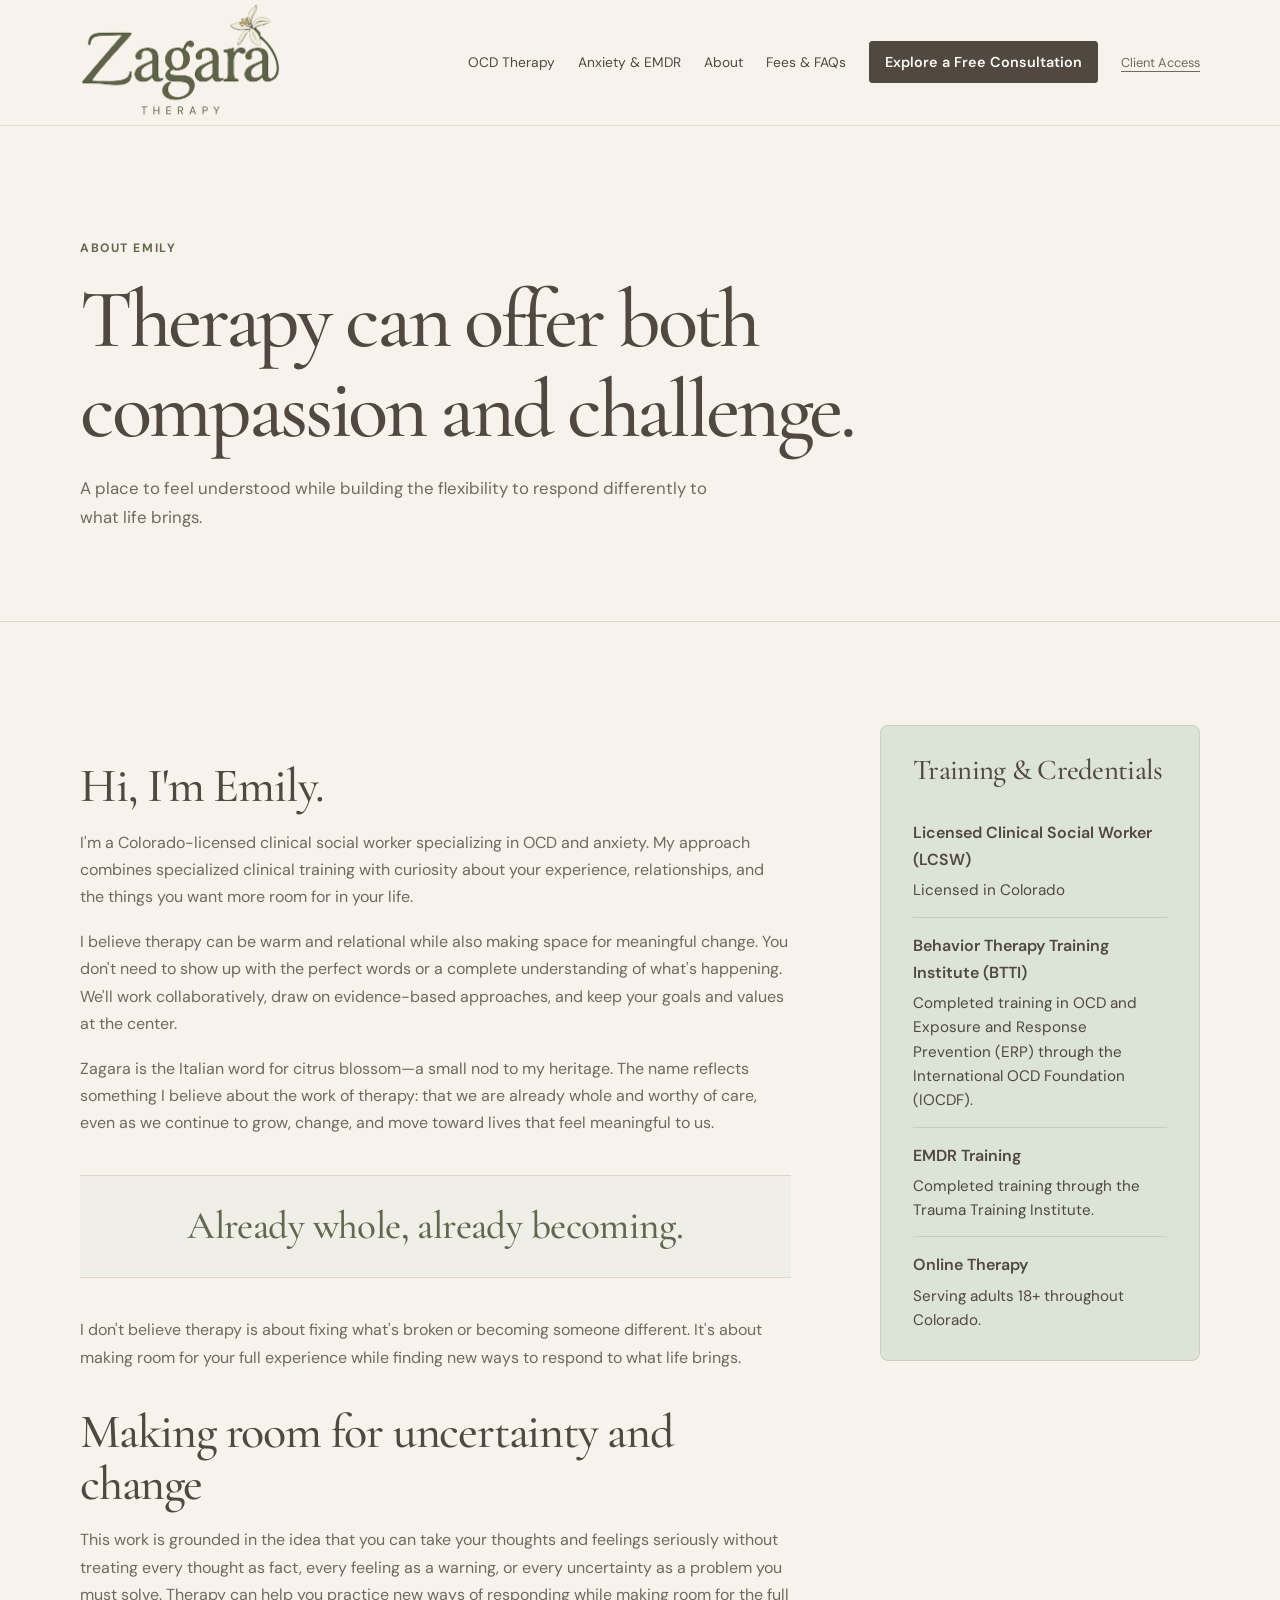
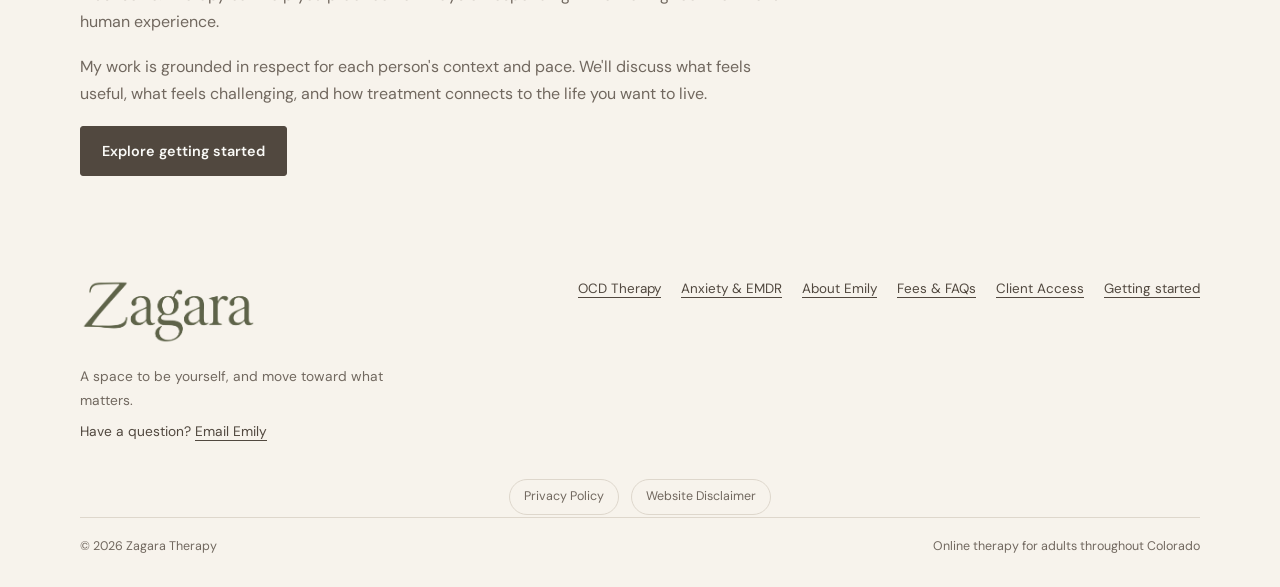
==== about.html @ f1db8ed5 "Update favicon and logo images in about.html" ====
<!doctype html>
<html lang="en">
<head>
  <meta name="robots" content="noindex, nofollow">
  <meta charset="utf-8">
  <meta name="viewport" content="width=device-width, initial-scale=1">
  <title>About Emily Maysick | Zagara Therapy</title>
  <meta name="description" content="Meet Emily Maysick, a Colorado-licensed clinical social worker specializing in OCD and anxiety therapy for adults.">
  <meta name="theme-color" content="#F7F3EC">
  <meta property="og:type" content="website">
  <meta property="og:site_name" content="Zagara Therapy">
  <meta property="og:title" content="About Emily Maysick | Zagara Therapy">
  <meta property="og:description" content="Meet Emily Maysick, a Colorado-licensed clinical social worker specializing in OCD and anxiety therapy for adults.">
<link rel="icon" type="image/png" href="ZAGARAFAVICONFINAL.png"> 
  <link rel="stylesheet" href="styles.css">
</head>
<body>
<a class="skip-link" href="#main">Skip to content</a>
<header class="site-header">
  <nav class="nav container" aria-label="Main navigation">
<a class="brand" href="index.html" aria-label="Zagara Therapy home">
  <img src="GREENSUBLOGOCROP.png" alt="Zagara Therapy">
</a>    <a class="button nav-top-cta" href="index.html#consultation">Free Consultation</a>
    <button class="nav-toggle" type="button" aria-expanded="false" aria-controls="primary-navigation" aria-label="Open navigation menu">
      <span></span><span></span><span></span>
    </button>
    <div class="nav-links" id="primary-navigation">
      <a href="ocd-therapy.html">OCD Therapy</a>
      <a href="anxiety-emdr.html">Anxiety &amp; EMDR</a>
      <a href="about.html">About</a>
      <a href="faq.html">Fees &amp; FAQs</a>
      <a class="button nav-menu-cta" href="index.html#consultation">Explore a Free Consultation</a>
      <a class="client-access-link" href="faq.html#client-access">Client Access</a>
    </div>
  </nav>
</header>
<main id="main">
  <section class="page-hero">
    <div class="container">
      <p class="eyebrow">About Emily</p>
      <h1>Therapy can offer both compassion and challenge.</h1>
      <p class="section-intro">A place to feel understood while building the flexibility to respond differently to what life brings.</p>
    </div>
  </section>
  <section class="section">
    <div class="container content-layout">
      <article class="prose">
        <h2>Hi, I'm Emily.</h2>
        <p>I'm a Colorado-licensed clinical social worker specializing in OCD and anxiety. My approach combines specialized clinical training with curiosity about your experience, relationships, and the things you want more room for in your life.</p>
        <p>I believe therapy can be warm and relational while also making space for meaningful change. You don't need to show up with the perfect words or a complete understanding of what's happening. We'll work collaboratively, draw on evidence-based approaches, and keep your goals and values at the center.</p>
        <p>Zagara is the Italian word for citrus blossom—a small nod to my heritage. The name reflects something I believe about the work of therapy: that we are already whole and worthy of care, even as we continue to grow, change, and move toward lives that feel meaningful to us.</p>
        <div class="brand-manifesto" role="note" aria-label="Zagara Therapy brand philosophy">
          <p>Already whole, already becoming.</p>
        </div>
        <p>I don't believe therapy is about fixing what's broken or becoming someone different. It's about making room for your full experience while finding new ways to respond to what life brings.</p>
        <h2>Making room for uncertainty and change</h2>
        <p>This work is grounded in the idea that you can take your thoughts and feelings seriously without treating every thought as fact, every feeling as a warning, or every uncertainty as a problem you must solve. Therapy can help you practice new ways of responding while making room for the full human experience.</p>
        <p>My work is grounded in respect for each person's context and pace. We'll discuss what feels useful, what feels challenging, and how treatment connects to the life you want to live.</p>
        <a class="button" href="index.html#consultation">Explore getting started</a>
      </article>
     
      <aside class="side-note credentials-box">
        <h2>Training &amp; Credentials</h2>
        <ul>
          <li>
            <strong>Licensed Clinical Social Worker (LCSW)</strong>
            <span>Licensed in Colorado</span>
          </li>
          <li>
            <strong>Behavior Therapy Training Institute (BTTI)</strong>
            <span>Completed training in OCD and Exposure and Response Prevention (ERP) through the International OCD Foundation (IOCDF).</span>
          </li>
          <li>
            <strong>EMDR Training</strong>
            <span>Completed training through the Trauma Training Institute.</span>
          </li>
          <li>
            <strong>Online Therapy</strong>
            <span>Serving adults 18+ throughout Colorado.</span>
          </li>
        </ul>
      </aside>
    </div>
  </section>
</main>
<footer class="site-footer">
  <div class="container">
    <div class="footer-top">
      <div>
<a class="brand footer-brand" href="index.html" aria-label="Zagara Therapy home">
  <img src="GREENWORDMARKCROP.png" alt="Zagara Therapy">
</a>     
        <p class="footer-blurb">A space to be yourself, and move toward what matters.</p>
        <p class="footer-contact">Have a question? <a href="mailto:emily@zagaratherapy.com">Email Emily</a></p>
      </div>
      <nav class="footer-links" aria-label="Footer navigation">
        <a href="ocd-therapy.html">OCD Therapy</a>
        <a href="anxiety-emdr.html">Anxiety &amp; EMDR</a>
        <a href="about.html">About Emily</a>
        <a href="faq.html">Fees &amp; FAQs</a>
        <a href="faq.html#client-access">Client Access</a>
        <a href="index.html#consultation">Getting started</a>
      </nav>
    </div>
    <div class="legal-footer-links" aria-label="Legal information">
      <a href="privacy.html">Privacy Policy</a>
      <a href="disclaimer.html">Website Disclaimer</a>
    </div>
    <div class="footer-bottom">
      <span>© <span class="year">2026</span> Zagara Therapy</span>
      <span>Online therapy for adults throughout Colorado</span>
    </div>
  </div>
</footer>
<script>document.querySelectorAll(".year").forEach(function (el) { el.textContent = new Date().getFullYear(); });</script>
<script>
(function () {
  var toggle = document.querySelector('.nav-toggle');
  var menu = document.querySelector('#primary-navigation');
  if (!toggle || !menu) return;
  toggle.addEventListener('click', function () {
    var isOpen = toggle.getAttribute('aria-expanded') === 'true';
    toggle.setAttribute('aria-expanded', String(!isOpen));
    toggle.setAttribute('aria-label', isOpen ? 'Open navigation menu' : 'Close navigation menu');
    menu.classList.toggle('is-open', !isOpen);
  });
  menu.querySelectorAll('a').forEach(function (link) {
    link.addEventListener('click', function () {
      toggle.setAttribute('aria-expanded', 'false');
      toggle.setAttribute('aria-label', 'Open navigation menu');
      menu.classList.remove('is-open');
    });
  });
})();
</script>
</body>
</html>
---- styles.css ----
@import url('https://fonts.googleapis.com/css2?family=Cormorant+Garamond:wght@400;500;600&family=DM+Sans:wght@400;500;600;700&display=swap');

:root {
  --cream: #F7F3EC;
  --white: #FAFAF7;
  --sage: #DCE3D7;
  --olive: #62684F;
  --clay: #A77D68;
  --earth: #51483F;
  --muted: #71685F;
  --line: #DED7CC;
  --serif: "Cormorant Garamond", Georgia, serif;
  --sans: "DM Sans", Arial, sans-serif;
  --page-width: 1120px;
}
* { box-sizing: border-box; }
html { scroll-behavior: smooth; scroll-padding-top: 92px; }
body { margin: 0; background: var(--cream); color: var(--earth); font: 16px/1.7 var(--sans); -webkit-font-smoothing: antialiased; }
a { color: inherit; }
a:focus-visible { outline: 3px solid var(--olive); outline-offset: 4px; border-radius: 3px; }
.skip-link { position: absolute; top: -100px; left: 16px; z-index: 10; padding: 10px 16px; background: var(--white); }
.skip-link:focus { top: 16px; }
.container { width: min(calc(100% - 48px), var(--page-width)); margin-inline: auto; }
.eyebrow { margin: 0 0 16px; color: var(--olive); font-size: .76rem; font-weight: 700; letter-spacing: .13em; text-transform: uppercase; }
h1, h2, h3, .brand { font-family: var(--serif); font-weight: 500; line-height: 1.08; }
h1 { max-width: 760px; margin: 0; font-size: clamp(3.35rem, 7.2vw, 6rem); letter-spacing: -.04em; }
h2 { margin: 0; font-size: clamp(2.5rem, 4.7vw, 4rem); letter-spacing: -.025em; }
h3 { margin: 0; font-size: 2rem; }
p { margin: 0 0 18px; }
.section { padding-block: clamp(66px, 8vw, 104px); }
.section-intro { max-width: 650px; margin-top: 20px; color: var(--muted); font-size: 1.05rem; }
.details {
  padding-bottom: 0px;
}
.button { display: inline-flex; min-height: 50px; align-items: center; justify-content: center; padding: 12px 21px; border: 1px solid var(--earth); border-radius: 3px; background: var(--earth); color: var(--white); font: 600 .9rem var(--sans); text-decoration: none; transition: background .2s ease, color .2s ease; }
.button:hover { background: var(--olive); border-color: var(--olive); }
.button-outline { background: transparent; color: var(--earth); }
.button-outline:hover { color: white; }
.text-link { display: inline-block; margin-top: 8px; font-size: .9rem; font-weight: 700; text-decoration-thickness: 1px; text-underline-offset: 5px; }
.site-header { position: sticky; top: 0; z-index: 5; border-bottom: 1px solid rgba(81,72,63,.12); background: rgba(247,243,236,.97); backdrop-filter: blur(10px); }
.nav {
  display: flex;
  min-height: 125px;
  align-items: center;
  justify-content: space-between;
  gap: 24px;
}
.brand {
  display: inline-flex;
  flex-shrink: 0;
  align-items: center;
  text-decoration: none;
}

.brand img {
  display: block;
  width: 340px;
  height: auto;
  max-width: none;
  object-fit: contain;
}
.nav-links { display: flex; align-items: center; gap: 23px; }
.nav-top-cta { display: none; white-space: nowrap; }
.nav-menu-cta { display: inline-flex; }
.nav-toggle { display: none; }
.client-access-link { color: var(--muted); font-size: .8rem !important; text-decoration: underline !important; text-underline-offset: 4px; white-space: nowrap; }
.nav-toggle { border: 1px solid var(--line); border-radius: 3px; background: transparent; width: 44px; height: 42px; padding: 10px; flex-direction: column; justify-content: center; gap: 5px; cursor: pointer; }
.nav-toggle span { display: block; height: 2px; width: 100%; background: var(--earth); }
.nav-links > a:not(.button) { font-size: .86rem; text-decoration: none; }
.nav-links > a:not(.button):hover { text-decoration: underline; text-underline-offset: 4px; }
.nav .button { min-height: 42px; padding: 8px 15px; }
.hero {
  position: relative;
  display: flex;
  min-height: clamp(560px, 66vw, 720px);
  align-items: center;
  overflow: hidden;
  isolation: isolate;
  padding-block: clamp(76px, 10vw, 132px);
  background-color: #46534f;
  background-image: linear-gradient(90deg, rgba(29, 39, 36, .72) 0%, rgba(36, 46, 42, .55) 48%, rgba(36, 46, 42, .18) 100%), linear-gradient(0deg, rgba(29, 39, 36, .22), rgba(29, 39, 36, .12)), url("https://images.unsplash.com/photo-1587032044508-f13ba5cd6a0a?auto=format&fit=crop&fm=jpg&q=85&w=2400");
  background-size: cover;
  background-position: center 54%;
}
.hero-content { position: relative; z-index: 1; }
.hero h1 { max-width: 760px; color: #FAFAF7; text-shadow: 0 1px 18px rgba(0,0,0,.12); }
.hero h1 em { color: #E4E8DC; font-weight: 400; }
.hero-copy { max-width: 620px; margin-top: 25px; color: rgba(250,250,247,.94); font-size: clamp(1.03rem, 1.4vw, 1.16rem); }
.hero-actions { display: flex; flex-wrap: wrap; align-items: center; gap: 13px; margin-top: 27px; }
.hero .button { border-color: #F7F3EC; background: #F7F3EC; color: var(--earth); }
.hero .button:hover { border-color: #DCE3D7; background: #DCE3D7; color: var(--earth); }
.trust-strip { border-block: 1px solid var(--line); background: var(--white); }
.location-intro { padding-top: clamp(48px, 6vw, 76px); padding-bottom: clamp(38px, 5vw, 60px); }
.location-intro h2 { max-width: 760px; margin-bottom: 0; }
.location-intro .section-intro { margin-bottom: 0; }
.brand-manifesto {
  display: flex;
  flex-direction: column;
  align-items: center;
  gap: 12px;
  margin: 38px 0 !important;
  padding: 28px 22px 30px;
  border-block: 1px solid var(--line);
  background: rgba(220, 227, 215, .28);
  text-align: center;
}
.brand-manifesto-flower { display: block; width: 34px; height: 34px; object-fit: contain; }
.brand-manifesto p {
  max-width: 560px;
  margin: 0 !important;
  color: var(--olive) !important;
  font-family: var(--serif);
  font-size: clamp(1.8rem, 3.4vw, 2.45rem);
  font-weight: 500;
  line-height: 1.12;
  letter-spacing: -.015em;
}
.trust-items { display: flex; flex-wrap: wrap; justify-content: space-between; gap: 12px 24px; padding-block: 18px; }
.trust-items span { color: var(--muted); font-size: .83rem; }
.recognition-grid { display: grid; grid-template-columns: .8fr 1.2fr; gap: clamp(36px, 8vw, 105px); }
.recognition-copy { color: var(--muted); font-size: 1.04rem; }
.recognition-copy p:last-child { margin-bottom: 0; }
.services { background: var(--sage); }
.services-heading { display: flex; align-items: end; justify-content: space-between; gap: 28px; }
.services-heading .section-intro { max-width: 440px; margin: 0; }
.services-grid { display: grid; grid-template-columns: repeat(2, minmax(0, 1fr)); gap: 22px; margin-top: 36px; }
.service-card { display: flex; min-height: 300px; flex-direction: column; align-items: flex-start; padding: clamp(26px, 3.5vw, 40px); border: 1px solid rgba(81,72,63,.18); background: rgba(250,250,247,.62); }
.card-number { margin-bottom: 23px; color: var(--olive); font-size: .75rem; font-weight: 700; letter-spacing: .12em; }
.service-card h3 { margin-bottom: 14px; }
.service-card p { color: #5F5A52; }
.service-card .text-link { margin-top: auto; }
.about { background: var(--white); }
.about-grid { display: grid; grid-template-columns: .7fr 1.3fr; align-items: center; gap: clamp(36px, 8vw, 100px); }
.about-art { display: grid; min-height: 310px; place-items: center; padding: 28px; background: #E9E2D7; text-align: center; }
.about-art-flower { display: block; width: 112px; height: 112px; margin: 0 auto; }
.about-art p { max-width: 230px; margin: 14px auto 0; color: var(--muted); font-family: var(--serif); font-size: 1.5rem; line-height: 1.25; }
.about-copy p { color: var(--muted); }
.details {
  padding-top: clamp(64px, 8vw, 94px);
  padding-bottom: 32px;
}
.consultation-note { margin-top: 28px; max-width: 720px; color: var(--muted); font-size: .92rem; }
.consultation-note p { margin: 8px 0; }
.consultation-note a, .footer-contact a { color: var(--earth); text-underline-offset: 4px; }
.footer-contact { margin: 8px 0 0; font-size: .86rem; }
.details-grid { display: grid; grid-template-columns: repeat(3, minmax(0, 1fr)); gap: 24px; margin-top: 34px; }
.detail { padding-top: 18px; border-top: 1px solid var(--line); }
.detail h3 { margin-bottom: 9px; font-size: 1.55rem; }
.detail p { margin-bottom: 0; color: var(--muted); font-size: .93rem; }
.cta { padding-block: clamp(68px, 9vw, 100px); background: var(--earth); color: var(--white); }
.cta-grid { display: grid; grid-template-columns: 1.1fr .9fr; align-items: center; gap: 50px; }
.cta .eyebrow { color: #D5DCCB; }
.cta h2 { max-width: 650px; }
.cta-copy { color: #E3DDD4; }
.cta .button { border-color: var(--white); background: var(--white); color: var(--earth); }
.cta .button:hover { border-color: var(--sage); background: var(--sage); }
.cta-note { margin-top: 12px; font-size: .82rem; }
.page-hero { padding-block: clamp(66px, 9vw, 112px) 72px; border-bottom: 1px solid var(--line); }
.page-hero h1 { max-width: 850px; font-size: clamp(3.2rem, 6.5vw, 5.3rem); }
.prose { max-width: 780px; }
.prose h2 { margin: 36px 0 16px; font-size: clamp(2rem, 4vw, 3rem); }
.prose h3 { margin: 25px 0 10px; font-size: 1.6rem; }
.prose p, .prose li { color: var(--muted); }
.prose ul { padding-left: 1.3rem; }
.prose li { margin-bottom: 8px; }
.content-layout { display: grid; grid-template-columns: minmax(0, 1fr) minmax(220px, .45fr); gap: clamp(35px, 7vw, 90px); }
.side-note { align-self: start; padding: 25px; background: var(--sage); }
.side-note h2 { font-size: 1.8rem; margin-bottom: 12px; }
.side-note p { color: #5F5A52; font-size: .93rem; }
.site-footer {
  padding-top: 0px;
  padding-bottom: 30px;
  background: var(--cream);
}
.footer-top { display: flex; flex-wrap: wrap; justify-content: space-between; gap: 24px; padding-bottom: 22px; }
.footer-blurb { max-width: 320px; margin: 6px 0 0; color: var(--muted); font-size: .86rem; }
.footer-links { display: flex; flex-wrap: wrap; align-items: flex-start; gap: 10px 20px; }
.footer-links a { font-size: .84rem; text-underline-offset: 4px; }
.footer-bottom { display: flex; flex-wrap: wrap; justify-content: space-between; gap: 10px; padding-top: 18px; border-top: 1px solid var(--line); color: var(--muted); font-size: .78rem; }
@media (max-width: 820px) {
  .nav { flex-wrap: wrap; padding-block: 12px; gap: 12px; }
  .nav-links { flex-wrap: wrap; gap: 10px 18px; }
  .recognition-grid, .about-grid, .cta-grid, .content-layout { grid-template-columns: 1fr; }
  .services-heading { align-items: flex-start; flex-direction: column; }
  .services-heading .section-intro { margin-top: 14px; }
  .about-art { min-height: 230px; }
}
@media (max-width: 600px) {
  .container { width: min(calc(100% - 36px), var(--page-width)); }
  .brand { font-size: 1.58rem; gap: 7px; }
  .brand-flower { width: 29px; height: 29px; }
  .nav { display: grid; grid-template-columns: minmax(0, 1fr) auto auto; gap: 10px; }
  .nav .brand { font-size: 1.42rem; }
  .nav .brand-flower { width: 27px; height: 27px; }
  .nav-top-cta { display: inline-flex; margin: 0; min-height: 40px; padding: 7px 11px; font-size: .76rem; }
  .nav-toggle { display: flex; }
  .nav-links { display: none; grid-column: 1 / -1; width: 100%; padding: 14px 0 4px; border-top: 1px solid var(--line); align-items: stretch; flex-direction: column; gap: 0; }
  .nav-links.is-open { display: flex; }
  .nav-links > a:not(.button) { display: block; padding: 10px 2px; font-size: .96rem; }
  .nav-links .nav-menu-cta { display: inline-flex; width: 100%; margin: 8px 0; }
  .nav-links .client-access-link { padding-top: 8px; padding-bottom: 8px; }
  .nav .button { min-height: 40px; }
  .hero { min-height: 650px; padding-block: 76px; background-position: 61% center; background-image: linear-gradient(90deg, rgba(29,39,36,.76), rgba(29,39,36,.43)), linear-gradient(0deg, rgba(29,39,36,.28), rgba(29,39,36,.12)), url("https://images.unsplash.com/photo-1587032044508-f13ba5cd6a0a?auto=format&fit=crop&fm=jpg&q=85&w=1600"); }
  .hero h1 { font-size: clamp(3rem, 12vw, 4.4rem); }
  .hero-copy { max-width: 34rem; }
  .hero-actions { align-items: flex-start; }
  .trust-items { display: grid; grid-template-columns: 1fr 1fr; gap: 10px; }
  .services-grid, .details-grid { grid-template-columns: 1fr; }
  .service-card { min-height: 265px; }
  .footer-top, .footer-bottom { flex-direction: column; }
}
@media (prefers-reduced-motion: reduce) {
  html { scroll-behavior: auto; }
  *, *::before, *::after { transition-duration: .01ms !important; }
}


/* Quiet legal links at the very bottom of every page */
.legal-footer-links {
  display: flex;
  flex-wrap: wrap;
  justify-content: center;
  gap: 10px 12px;
  padding: 14px 0 2px;
}
.legal-footer-links a {
  display: inline-flex;
  align-items: center;
  justify-content: center;
  min-height: 34px;
  padding: 6px 14px;
  border: 1px solid var(--line);
  border-radius: 999px;
  color: var(--muted);
  font-size: .78rem;
  text-decoration: none;
  transition: background-color .18s ease, border-color .18s ease, color .18s ease;
}
.legal-footer-links a:hover,
.legal-footer-links a:focus-visible {
  background: var(--sage);
  border-color: var(--olive);
  color: var(--earth);
}
@media (max-width: 600px) {
  .legal-footer-links { justify-content: flex-start; }
}

/* About page credentials box */
.credentials-box {
  background: #DCE3D7;
  border: 1px solid rgba(81, 72, 63, 0.12);
  border-radius: 8px;
  padding: 28px 32px;
}

.credentials-box h2 {
  margin-top: 0;
  margin-bottom: 20px;
}

.credentials-box ul {
  list-style: none;
  padding: 0;
  margin: 0;
}

.credentials-box li {
  display: flex;
  flex-direction: column;
  gap: 5px;
  padding: 14px 0;
  border-bottom: 1px solid rgba(81, 72, 63, 0.15);
}

.credentials-box li:last-child {
  border-bottom: none;
  padding-bottom: 0;
}

.credentials-box li strong {
  color: #51483F;
  font-weight: 600;
}

.credentials-box li span {
  color: #51483F;
  line-height: 1.6;
  font-size: 0.95rem;
}

@media (max-width: 600px) {
  .credentials-box {
    padding: 22px;
  }
}
/* Header logo sizing */
.brand img {
  display: block;
  width: 200px;
  height: auto;
  max-width: 100%;
  object-fit: contain;
}

.nav {
  min-height: 100px;
}

@media (max-width: 700px) {
  .nav {
    min-height: 68px;
  }

  .brand img {
    width: 155px;
  }
}
@media (min-width: 701px) {
  .brand img {
    padding-bottom: 6px;
  }
}
.footer-brand img {
  display: block;
  width: 175px;
  height: auto;
  object-fit: contain;
}
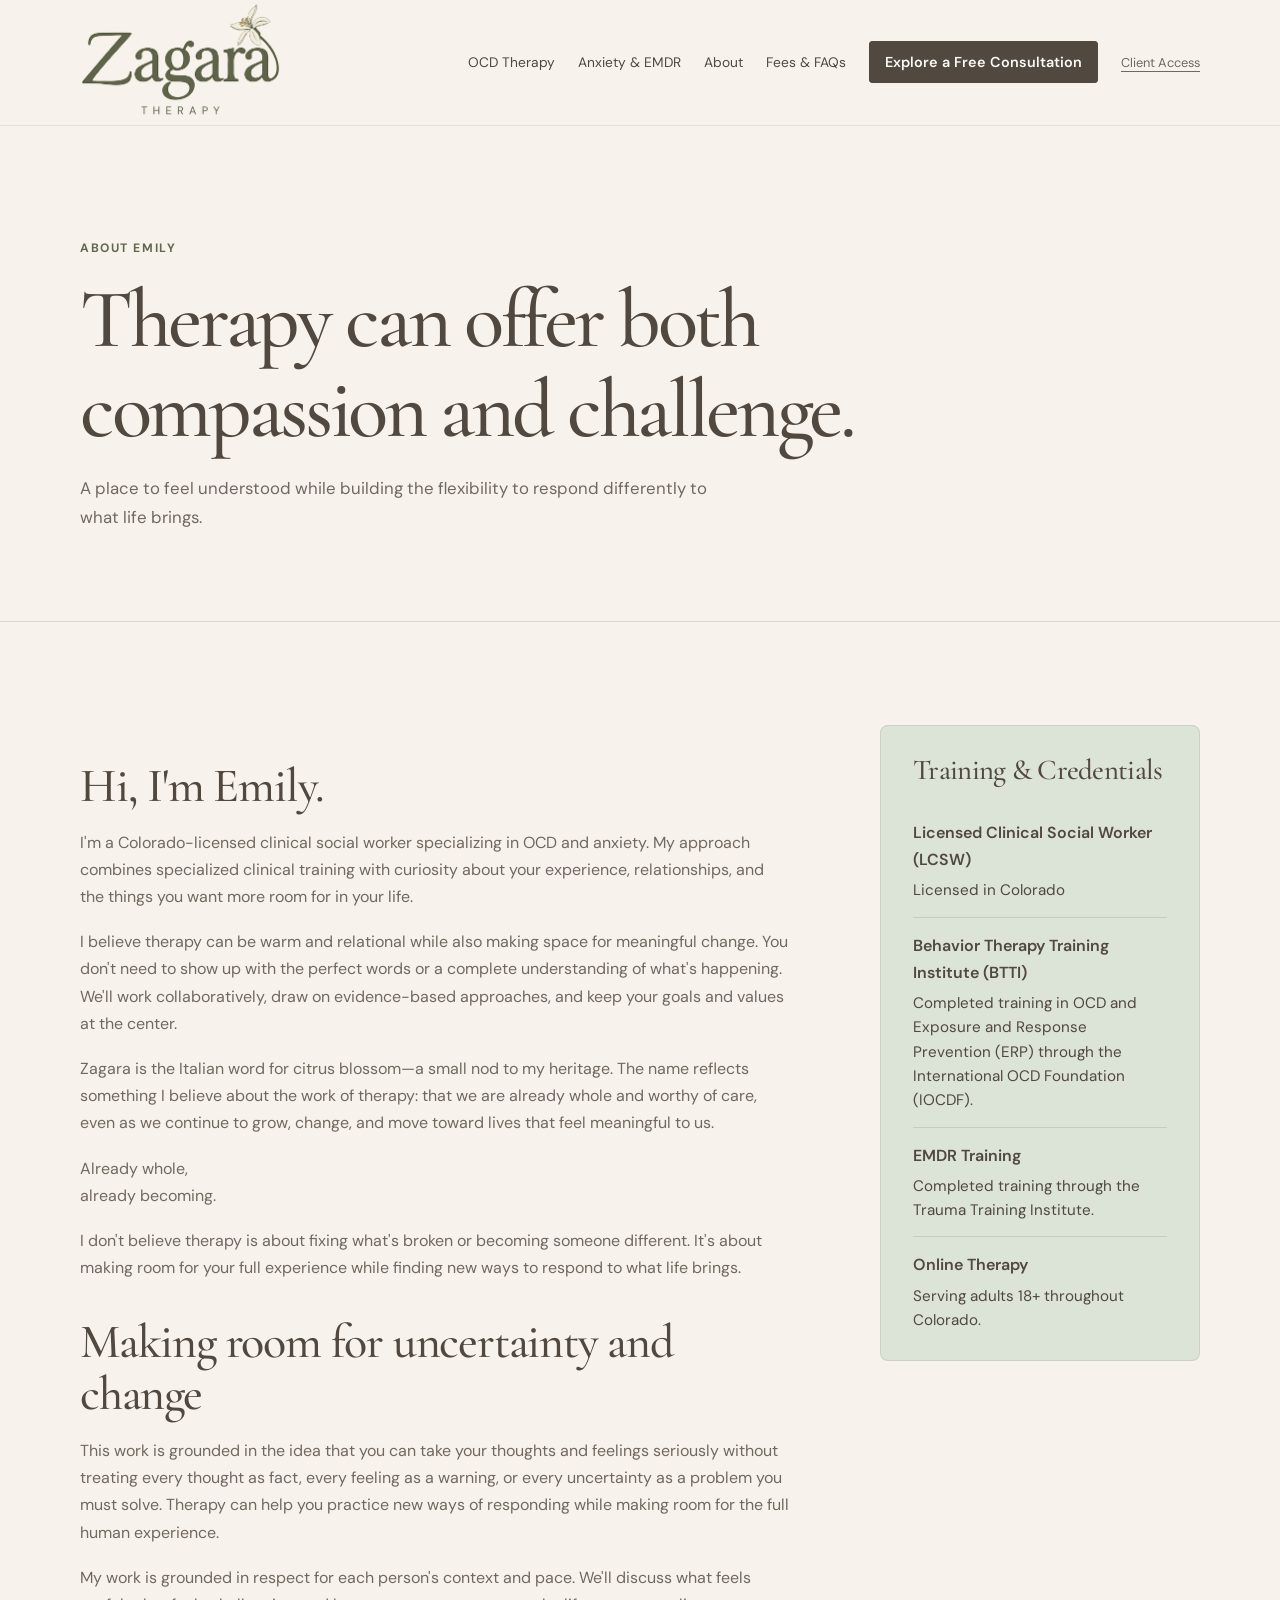
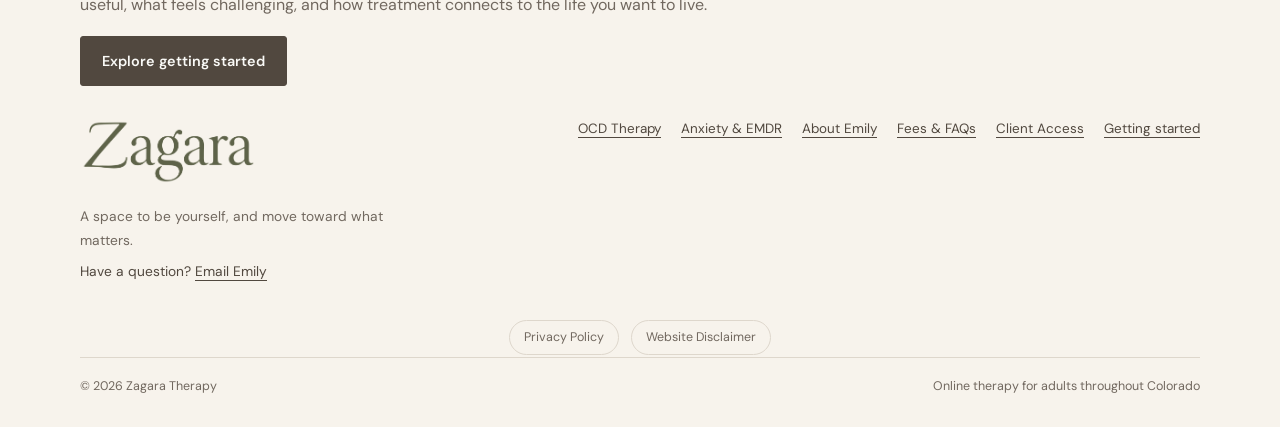
==== commit 10e857da: "Update about.html" ====
--- a/about.html
+++ b/about.html
@@ -11,7 +11,7 @@
   <meta property="og:site_name" content="Zagara Therapy">
   <meta property="og:title" content="About Emily Maysick | Zagara Therapy">
   <meta property="og:description" content="Meet Emily Maysick, a Colorado-licensed clinical social worker specializing in OCD and anxiety therapy for adults.">
-<link rel="icon" type="image/png" href="ZAGARAFAVICONFINAL.png"> 
+<link rel="icon" type="image/png" href="ZAGARAFAVICONFINAL.png">
   <link rel="stylesheet" href="styles.css">
 </head>
 <body>
@@ -42,16 +42,16 @@
       <p class="section-intro">A place to feel understood while building the flexibility to respond differently to what life brings.</p>
     </div>
   </section>
-  <section class="section">
+ <section class="section about-content">
     <div class="container content-layout">
       <article class="prose">
         <h2>Hi, I'm Emily.</h2>
         <p>I'm a Colorado-licensed clinical social worker specializing in OCD and anxiety. My approach combines specialized clinical training with curiosity about your experience, relationships, and the things you want more room for in your life.</p>
         <p>I believe therapy can be warm and relational while also making space for meaningful change. You don't need to show up with the perfect words or a complete understanding of what's happening. We'll work collaboratively, draw on evidence-based approaches, and keep your goals and values at the center.</p>
         <p>Zagara is the Italian word for citrus blossom—a small nod to my heritage. The name reflects something I believe about the work of therapy: that we are already whole and worthy of care, even as we continue to grow, change, and move toward lives that feel meaningful to us.</p>
-        <div class="brand-manifesto" role="note" aria-label="Zagara Therapy brand philosophy">
-          <p>Already whole, already becoming.</p>
-        </div>
+       <div class="olive-photo" role="img" aria-label="Ancient olive tree in Sicily with the words Already whole, already becoming">
+  <p>Already whole,<br>already becoming.</p>
+</div>
         <p>I don't believe therapy is about fixing what's broken or becoming someone different. It's about making room for your full experience while finding new ways to respond to what life brings.</p>
         <h2>Making room for uncertainty and change</h2>
         <p>This work is grounded in the idea that you can take your thoughts and feelings seriously without treating every thought as fact, every feeling as a warning, or every uncertainty as a problem you must solve. Therapy can help you practice new ways of responding while making room for the full human experience.</p>
--- a/styles.css
+++ b/styles.css
@@ -327,3 +327,21 @@
   height: auto;
   object-fit: contain;
 }
+.about-content {
+  padding-bottom: 32px;
+}
+.anxiety-content {
+  padding-bottom: 32px;
+}
+.ocd-content {
+  padding-bottom: 32px;
+}
+.faq-content {
+  padding-bottom: 32px;
+}
+.privacy-content {
+  padding-bottom: 32px;
+}
+.disclaimer-content {
+  padding-bottom: 32px;
+}
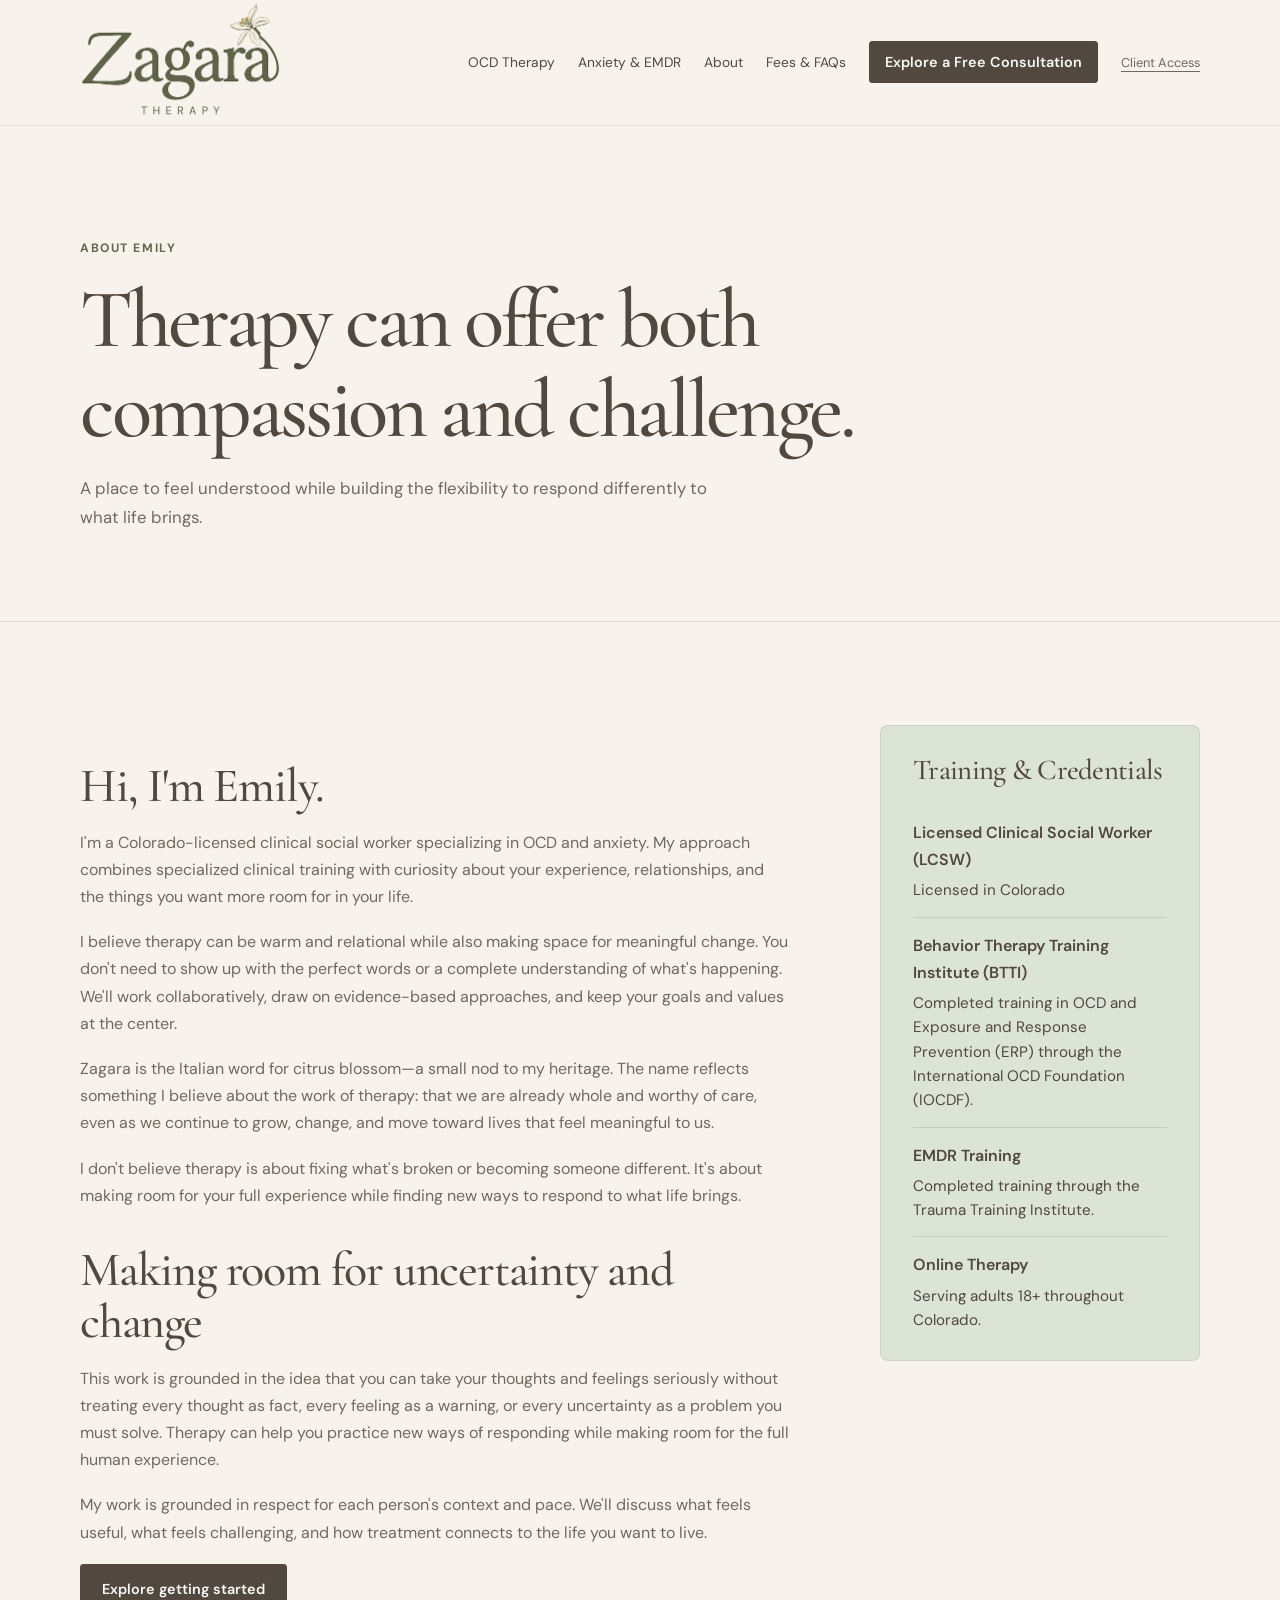
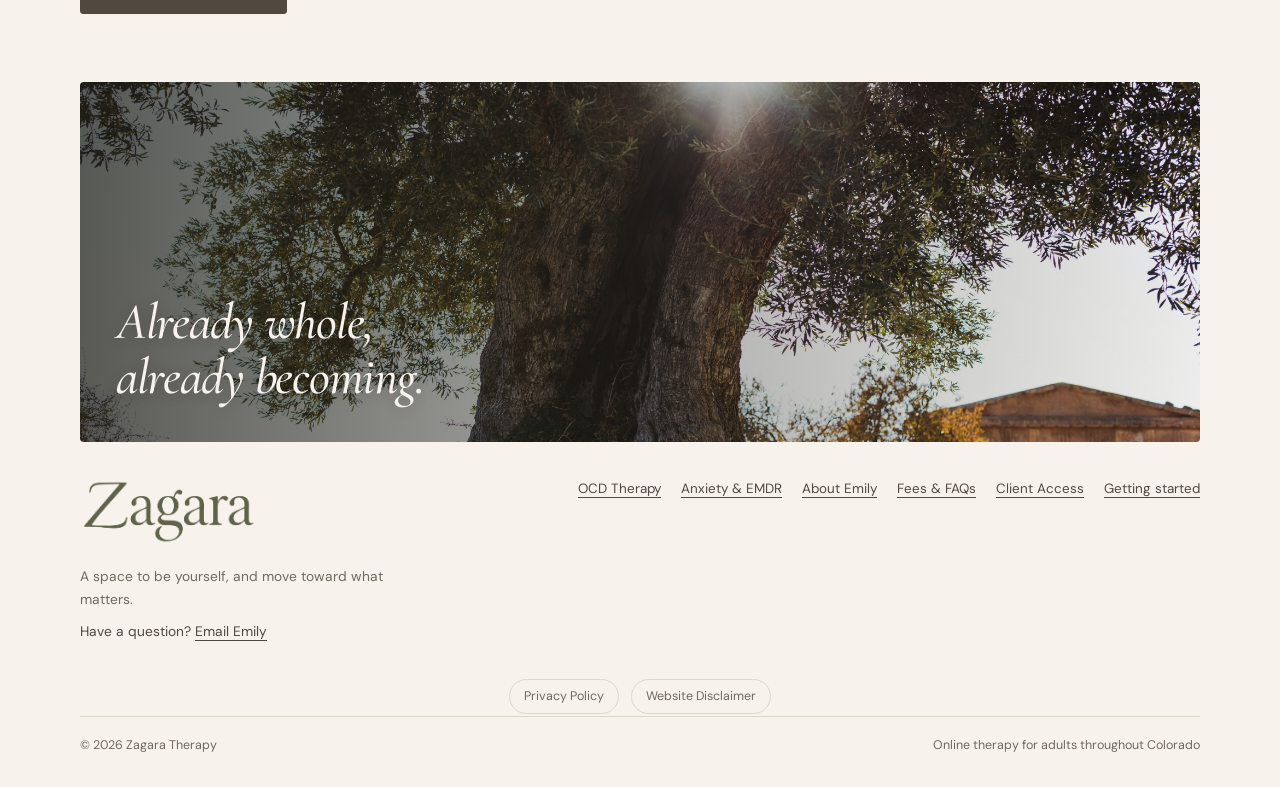
==== commit 8aa963cf: "Update therapy philosophy section in about.html Removed an image placeholder and added a new section" ====
--- a/about.html
+++ b/about.html
@@ -49,9 +49,6 @@
         <p>I'm a Colorado-licensed clinical social worker specializing in OCD and anxiety. My approach combines specialized clinical training with curiosity about your experience, relationships, and the things you want more room for in your life.</p>
         <p>I believe therapy can be warm and relational while also making space for meaningful change. You don't need to show up with the perfect words or a complete understanding of what's happening. We'll work collaboratively, draw on evidence-based approaches, and keep your goals and values at the center.</p>
         <p>Zagara is the Italian word for citrus blossom—a small nod to my heritage. The name reflects something I believe about the work of therapy: that we are already whole and worthy of care, even as we continue to grow, change, and move toward lives that feel meaningful to us.</p>
-       <div class="olive-photo" role="img" aria-label="Ancient olive tree in Sicily with the words Already whole, already becoming">
-  <p>Already whole,<br>already becoming.</p>
-</div>
         <p>I don't believe therapy is about fixing what's broken or becoming someone different. It's about making room for your full experience while finding new ways to respond to what life brings.</p>
         <h2>Making room for uncertainty and change</h2>
         <p>This work is grounded in the idea that you can take your thoughts and feelings seriously without treating every thought as fact, every feeling as a warning, or every uncertainty as a problem you must solve. Therapy can help you practice new ways of responding while making room for the full human experience.</p>
@@ -79,7 +76,15 @@
             <span>Serving adults 18+ throughout Colorado.</span>
           </li>
         </ul>
-      </aside>
+            </aside>
+    </div>
+  </section>
+
+  <section class="olive-feature" aria-label="Zagara Therapy philosophy">
+    <div class="container">
+      <div class="olive-photo">
+        <p>Already whole,<br>already becoming.</p>
+      </div>
     </div>
   </section>
 </main>
--- a/styles.css
+++ b/styles.css
@@ -1,3 +1,4 @@
+@import url('https://fonts.googleapis.com/css2?family=Cormorant+Garamond:ital,wght@1,500&display=swap');
 @import url('https://fonts.googleapis.com/css2?family=Cormorant+Garamond:wght@400;500;600&family=DM+Sans:wght@400;500;600;700&display=swap');
 
 :root {
@@ -345,3 +346,53 @@
 .disclaimer-content {
   padding-bottom: 32px;
 }
+/* Zagara olive tree photograph — About page */
+
+.olive-photo {
+  position: relative;
+  width: 100%;
+  min-height: 360px;
+  margin: 36px 0;
+  border-radius: 4px;
+  overflow: hidden;
+
+  background-image:
+    linear-gradient(
+      90deg,
+      rgba(29, 30, 22, 0.72) 0%,
+      rgba(29, 30, 22, 0.30) 58%,
+      rgba(29, 30, 22, 0.05) 100%
+    ),
+    url('OLIVETREE.jpg');
+
+  background-size: cover;
+  background-position: center;
+  display: flex;
+  align-items: flex-end;
+  padding: 36px;
+}
+
+.olive-photo p {
+  position: relative;
+  margin: 0;
+  color: #F7F3EC;
+  font-family: 'Cormorant Garamond', Georgia, serif;
+  font-size: clamp(2.3rem, 4vw, 3.6rem);
+  font-weight: 500;
+  font-style: italic;
+  line-height: 1.08;
+  letter-spacing: -0.025em;
+  text-shadow: 0 2px 14px rgba(0, 0, 0, 0.22);
+}
+
+@media (max-width: 700px) {
+  .olive-photo {
+    min-height: 300px;
+    padding: 24px;
+    background-position: 48% center;
+  }
+
+  .olive-photo p {
+    font-size: clamp(2rem, 7vw, 2.8rem);
+  }
+}
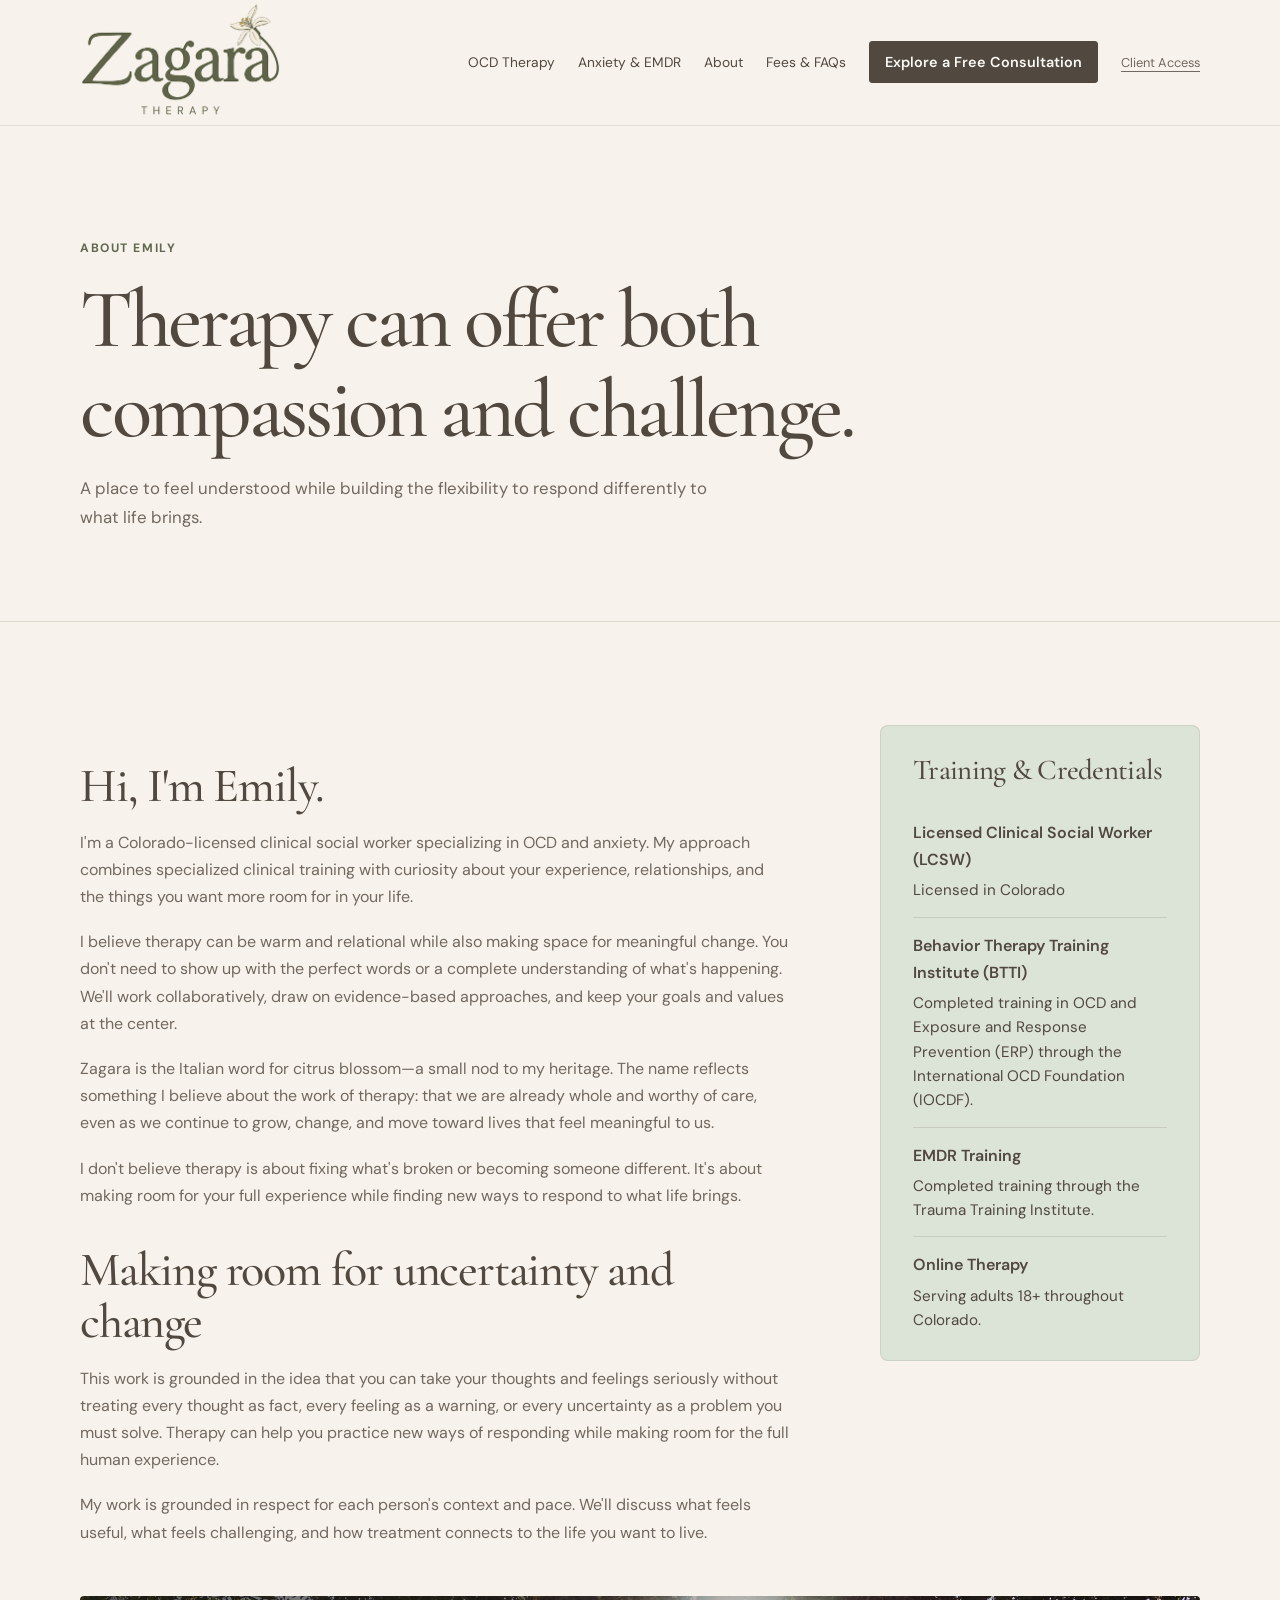
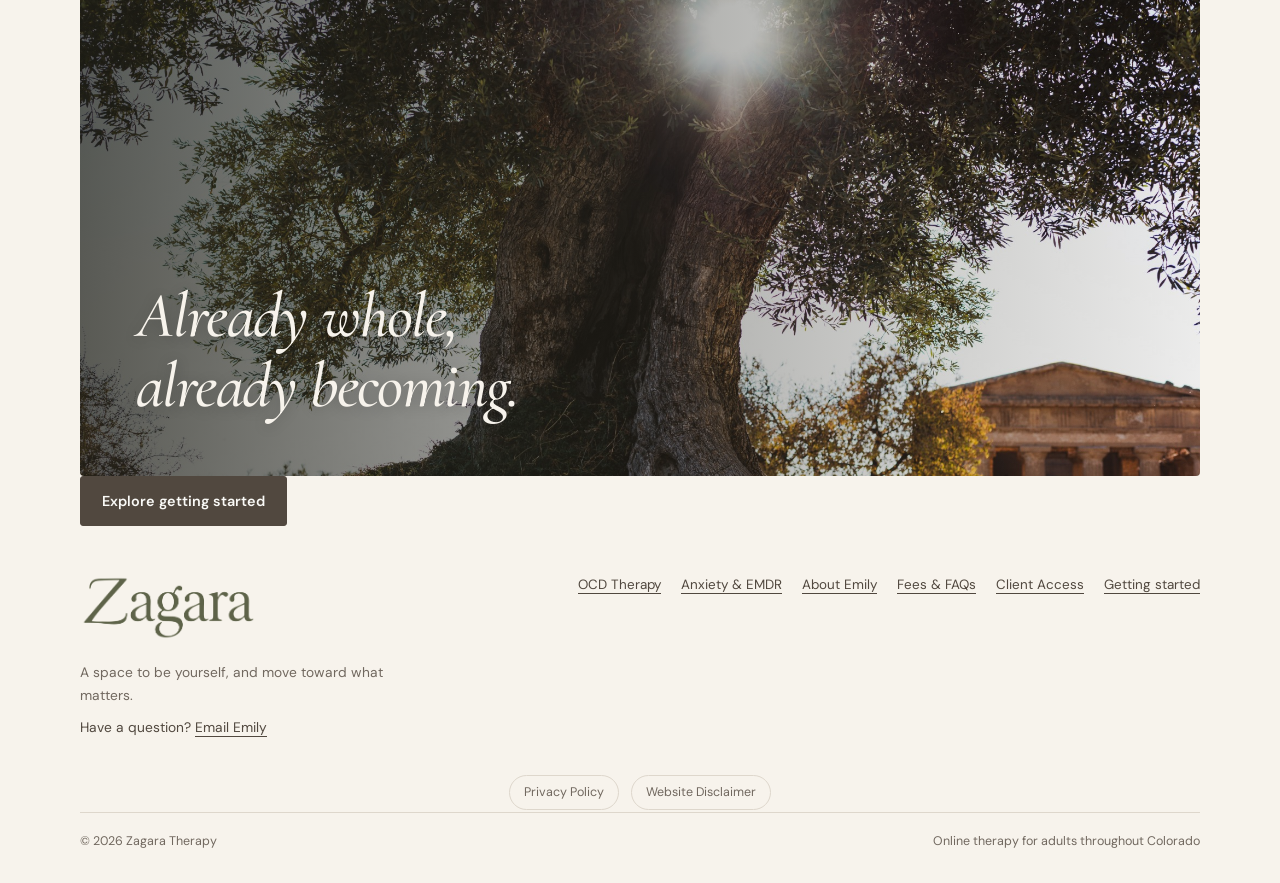
==== commit b7b26f86: "Add call-to-action button for consultation" ====
--- a/about.html
+++ b/about.html
@@ -53,7 +53,6 @@
         <h2>Making room for uncertainty and change</h2>
         <p>This work is grounded in the idea that you can take your thoughts and feelings seriously without treating every thought as fact, every feeling as a warning, or every uncertainty as a problem you must solve. Therapy can help you practice new ways of responding while making room for the full human experience.</p>
         <p>My work is grounded in respect for each person's context and pace. We'll discuss what feels useful, what feels challenging, and how treatment connects to the life you want to live.</p>
-        <a class="button" href="index.html#consultation">Explore getting started</a>
       </article>
      
       <aside class="side-note credentials-box">
@@ -80,11 +79,16 @@
     </div>
   </section>
 
-  <section class="olive-feature" aria-label="Zagara Therapy philosophy">
+    <section class="olive-feature" aria-label="Zagara Therapy philosophy">
     <div class="container">
       <div class="olive-photo">
         <p>Already whole,<br>already becoming.</p>
       </div>
+      <div class="olive-feature-cta">
+        <a class="button" href="index.html#consultation">Explore getting started</a>
+      </div>
+    </div>
+  </section>
     </div>
   </section>
 </main>
--- a/styles.css
+++ b/styles.css
@@ -396,3 +396,35 @@
     font-size: clamp(2rem, 7vw, 2.8rem);
   }
 }
+/* Full-width olive tree feature */
+
+.olive-feature {
+  padding: 0 0 48px;
+}
+
+.olive-feature .olive-photo {
+  min-height: 480px;
+  margin: 0;
+  background-position: center 48%;
+  padding: 56px;
+}
+
+.olive-feature .olive-photo p {
+  font-size: clamp(3rem, 5vw, 5rem);
+}
+
+@media (max-width: 700px) {
+  .olive-feature {
+    padding-bottom: 32px;
+  }
+
+  .olive-feature .olive-photo {
+    min-height: 360px;
+    padding: 26px;
+    background-position: 45% center;
+  }
+
+  .olive-feature .olive-photo p {
+    font-size: clamp(2.3rem, 8vw, 3.5rem);
+  }
+}
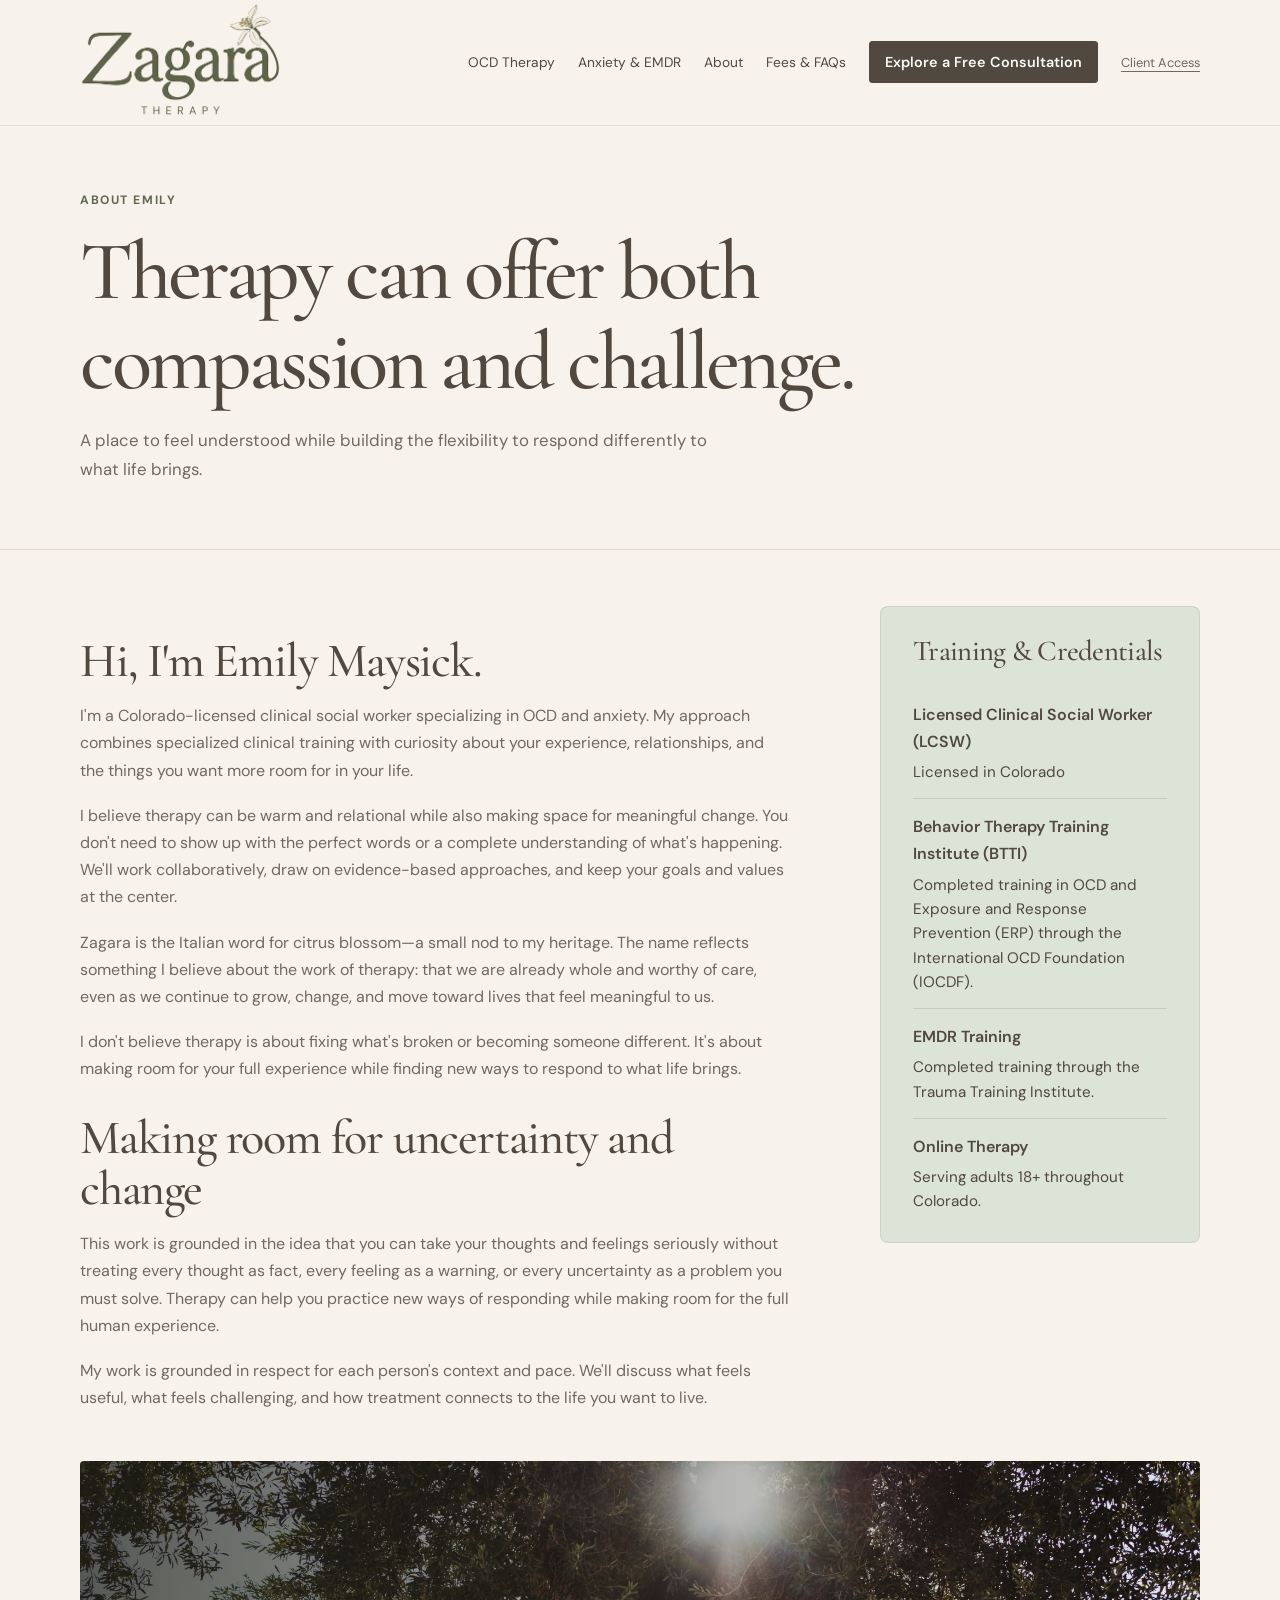
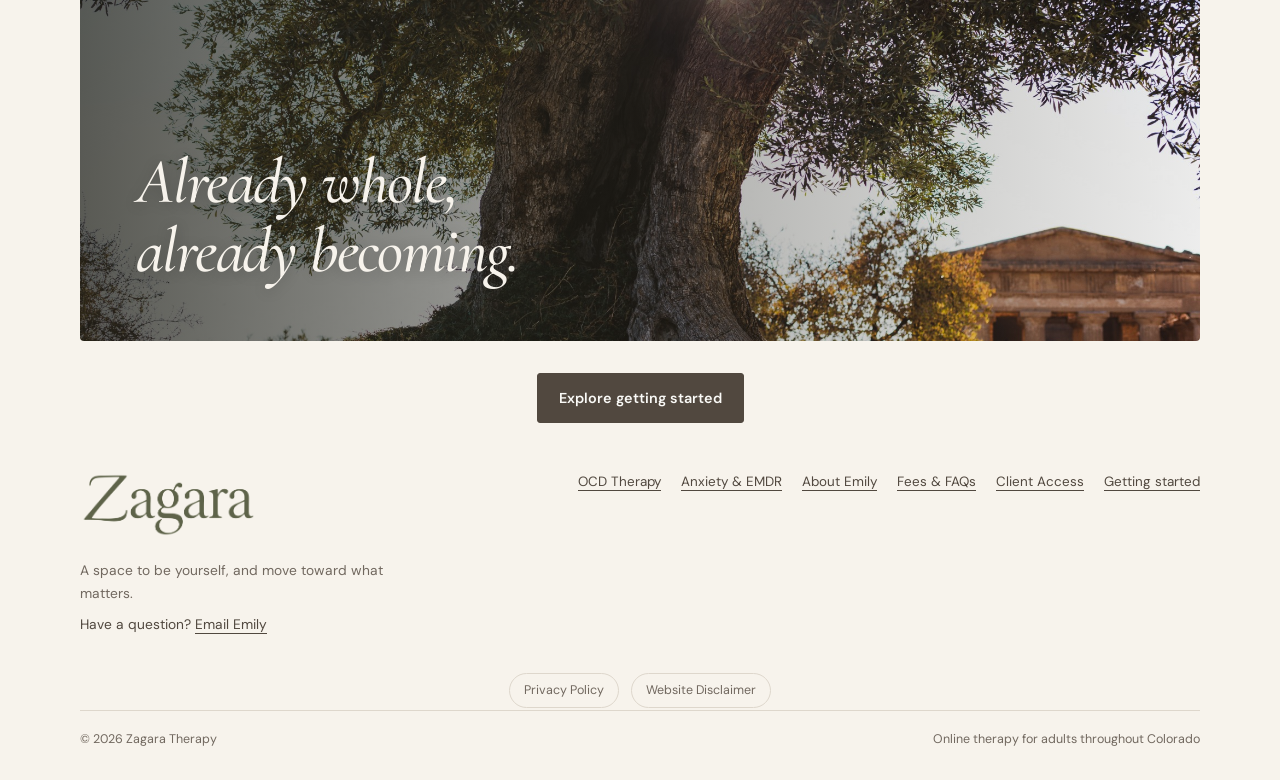
==== commit d7fa855f: "Update introduction name to 'Emily Maysick'" ====
--- a/about.html
+++ b/about.html
@@ -45,7 +45,7 @@
  <section class="section about-content">
     <div class="container content-layout">
       <article class="prose">
-        <h2>Hi, I'm Emily.</h2>
+        <h2>Hi, I'm Emily Maysick.</h2>
         <p>I'm a Colorado-licensed clinical social worker specializing in OCD and anxiety. My approach combines specialized clinical training with curiosity about your experience, relationships, and the things you want more room for in your life.</p>
         <p>I believe therapy can be warm and relational while also making space for meaningful change. You don't need to show up with the perfect words or a complete understanding of what's happening. We'll work collaboratively, draw on evidence-based approaches, and keep your goals and values at the center.</p>
         <p>Zagara is the Italian word for citrus blossom—a small nod to my heritage. The name reflects something I believe about the work of therapy: that we are already whole and worthy of care, even as we continue to grow, change, and move toward lives that feel meaningful to us.</p>
--- a/styles.css
+++ b/styles.css
@@ -428,3 +428,39 @@
     font-size: clamp(2.3rem, 8vw, 3.5rem);
   }
 }
+.olive-feature-cta {
+  margin-top: 32px;
+  text-align: center;
+}
+/* Homepage spacing refinements */
+.recognition {
+  padding-bottom: 64px;
+}
+
+.services {
+  padding-bottom: 64px;
+}
+/* Refined spacing across interior pages */
+
+/* Reduce the space below page introductions */
+.page-hero {
+  padding-top: 64px;
+  padding-bottom: 48px;
+}
+
+/* Reduce the space above and below main content */
+.about-content,
+.anxiety-content,
+.ocd-content,
+.faq-content,
+.privacy-content,
+.disclaimer-content {
+  padding-top: 56px;
+  padding-bottom: 32px;
+}
+
+/* Keep text headings closer to their paragraphs */
+.prose h2 {
+  margin-top: 30px;
+  margin-bottom: 14px;
+}
